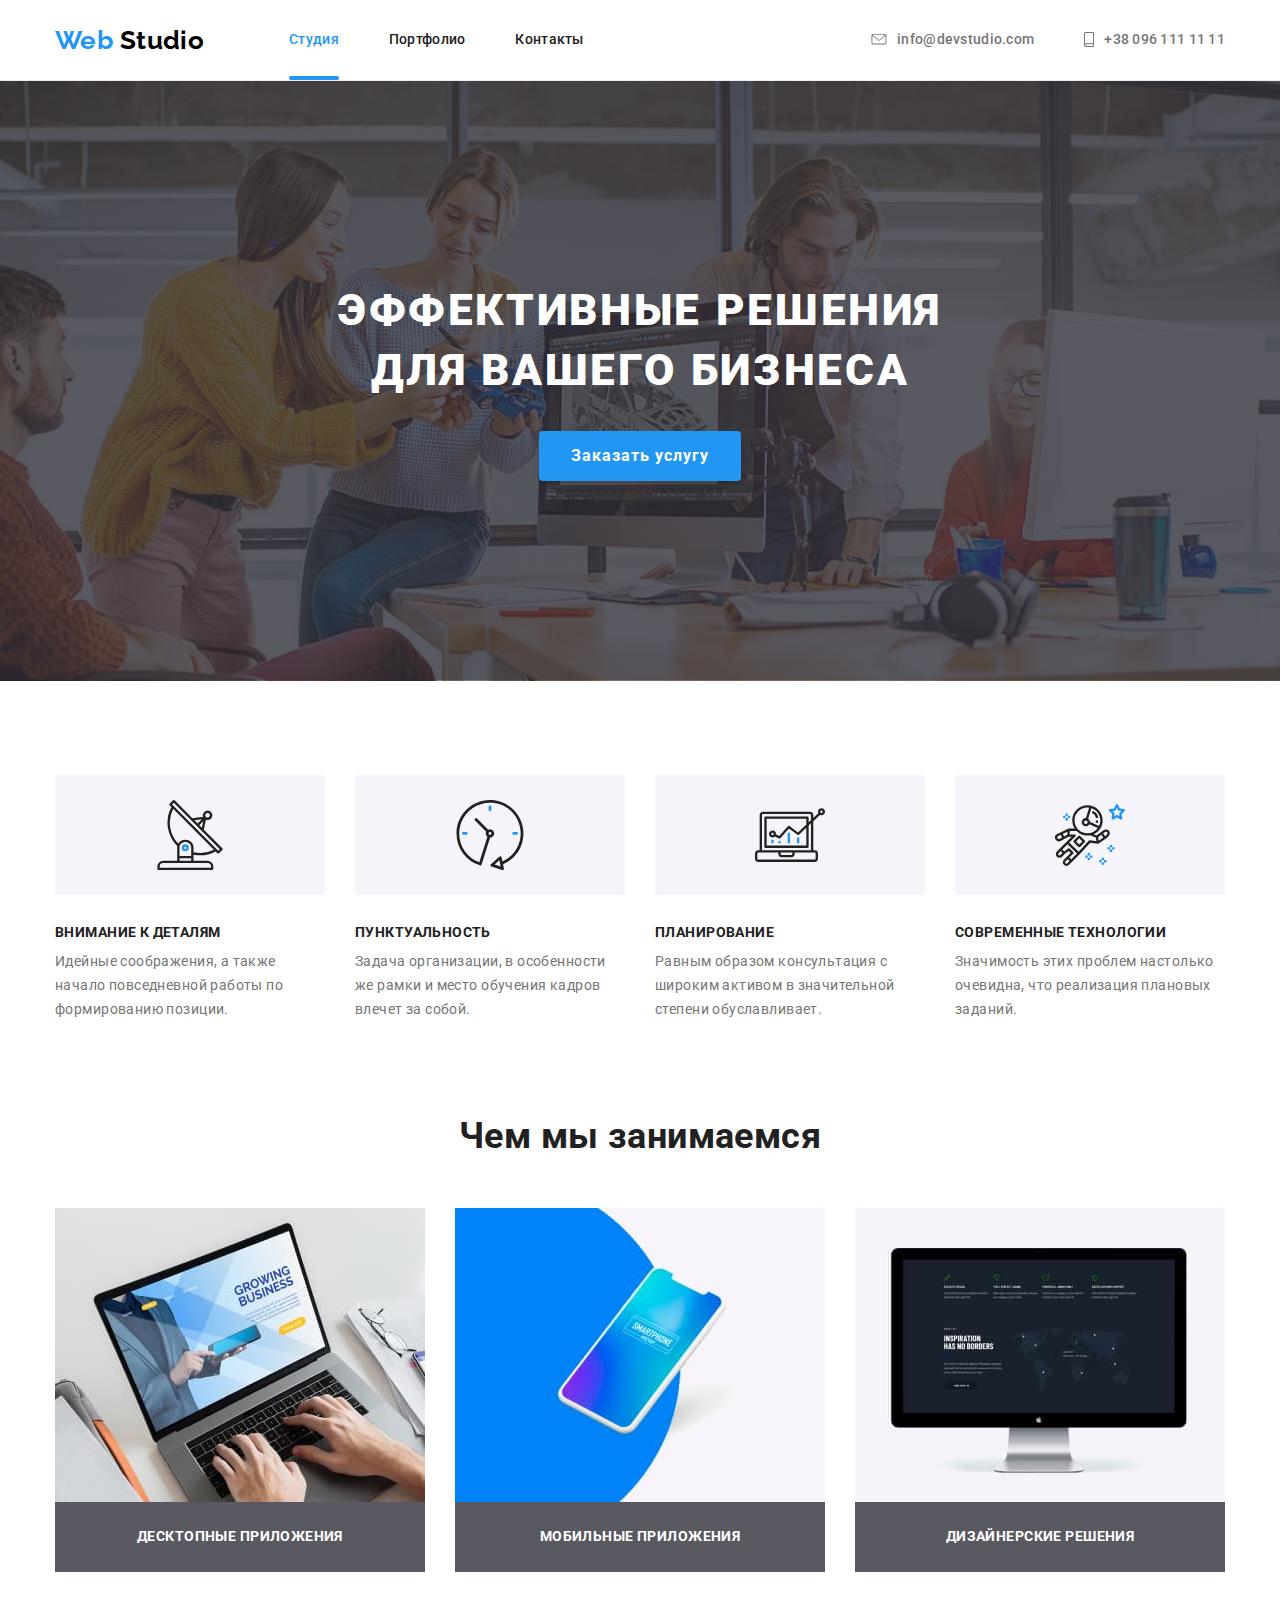
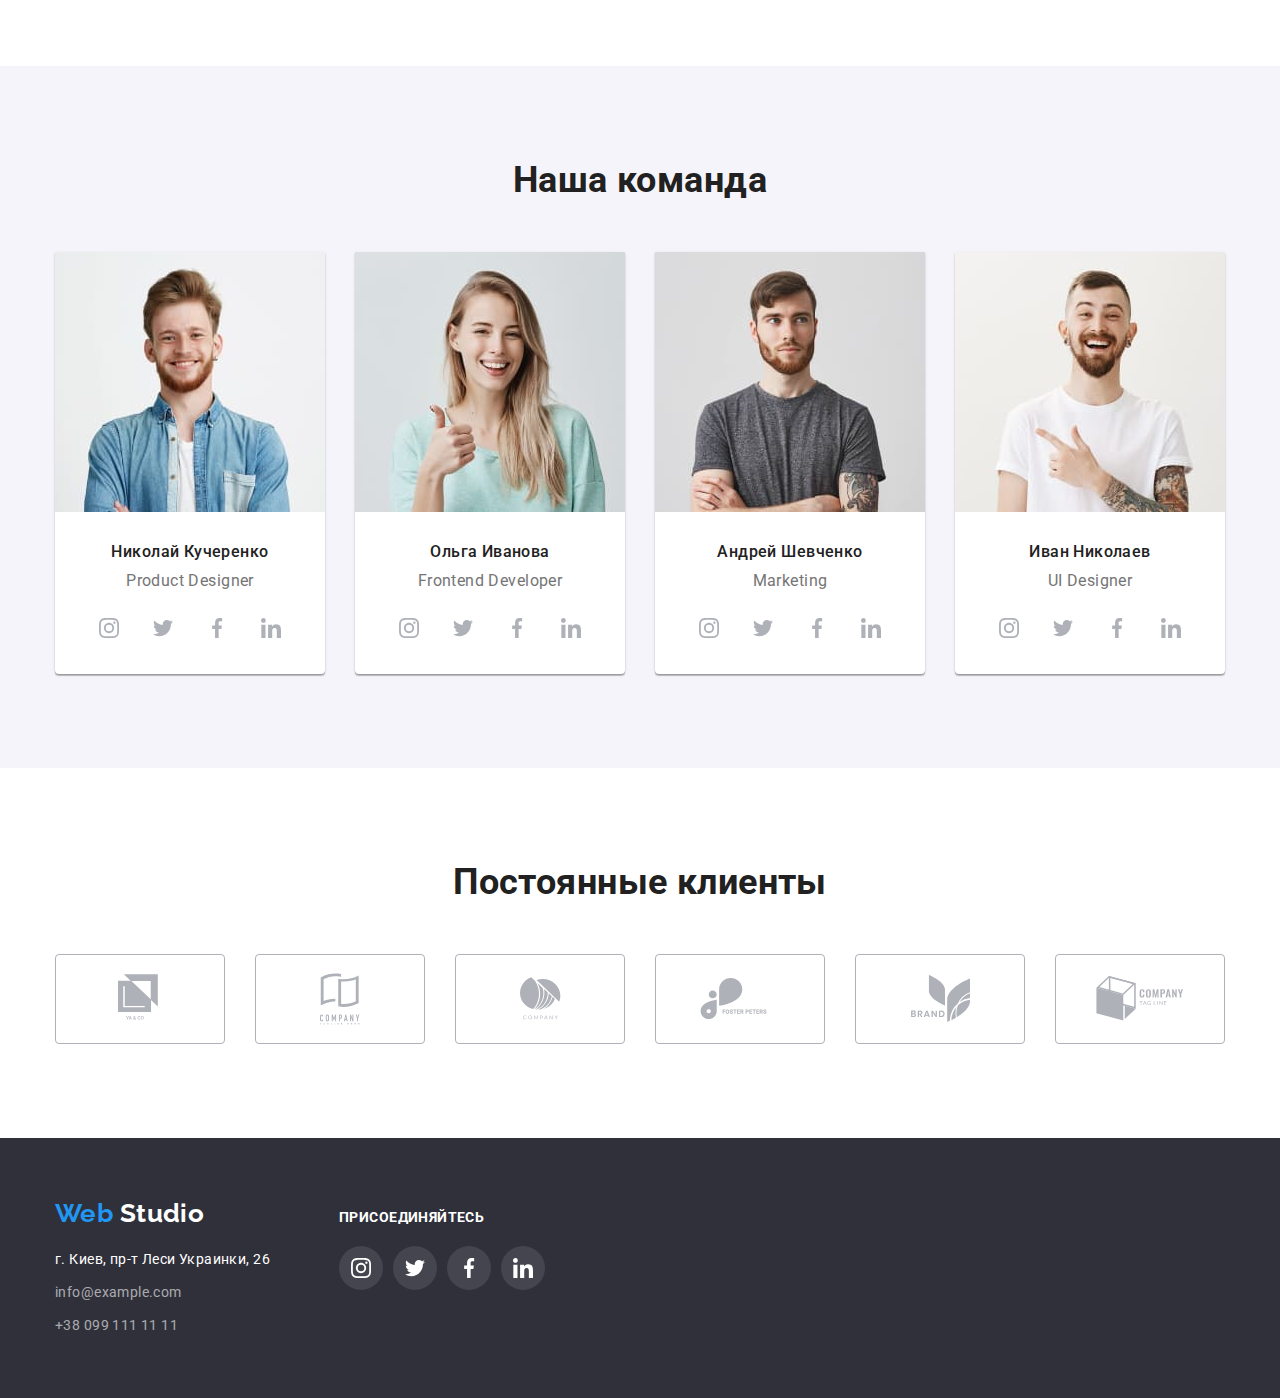
==== index.html @ 277c8cab "Переносе файли з попередньої домашки" ====
<!DOCTYPE html>
<html lang="ru">
  <head>
    <meta charset="UTF-8" />
    <meta name="viewport" content="width=device-width, initial-scale=1.0" />
    <title>Веб Студия</title>
    <link
      href="https://fonts.googleapis.com/css2?family=Raleway:wght@700&family=Roboto:wght@400;500;700;900&display=swap"
      rel="stylesheet"
    />
    <link rel="stylesheet" href="./css/normalize.css" />
    <link rel="stylesheet" href="./css/styles.css" />
  </head>
  <body>
    <!-- шапка-сайту -->
    <header class="header">
      <div class="container">
        <nav class="header-navigation">
          <a class="logo link" href="./index.html" lang="en">
            <span class="logo-word">Web</span>
            Studio
          </a>
          <ul class="navigation-list list">
            <li class="navigation-list-item">
              <a class="navigation-link link active" href="./index.html"
                >Студия</a
              >
            </li>
            <li class="navigation-list-item">
              <a class="navigation-link link" href="./portfolio.html"
                >Портфолио</a
              >
            </li>
            <li class="navigation-list-item">
              <a class="navigation-link link" href="">Контакты</a>
            </li>
          </ul>
        </nav>

        <address class="contacts address">
          <ul class="contacts-list list">
            <li class="contacts-list-item">
              <a
                class="contacts-list-item-link link"
                href="mailto:info@devstudio.com"
              >
                <svg class="contacts-svg" width="16" height="11.2">
                  <use href="./img/sprite.svg#icon-envelope"></use>
                </svg>
                info@devstudio.com
              </a>
            </li>
            <li class="contacts-list-item list">
              <a class="contacts-list-item-link link" href="tel:+380961111111">
                <svg class="contacts-svg" width="10" height="15">
                  <use href="./img/sprite.svg#icon-smartphone"></use>
                </svg>
                +38 096 111 11 11
              </a>
            </li>
          </ul>
        </address>
      </div>
    </header>

    <!-- Герой -->
    <main>
      <!-- секція-герой -->
      <section class="hero">
        <h1 class="hero-title title">
          Эффективные решения<br />
          для вашего бизнеса
        </h1>
        <button class="hero-btn btn">Заказать услугу</button>
      </section>
      <!-- особливості -->
      <section class="features section">
        <div class="container">
          <h2 hidden>Наши особенности</h2>
          <ul class="features-list list">
            <li class="features-list-item">
              <div class="features-svg-wrapper">
                <svg width="70" height="70">
                  <use href="./img/sprite.svg#icon-antenna"></use>
                </svg>
              </div>
              <h3 class="features-title title">Внимание к деталям</h3>
              <p class="features-desc desc">
                Идейные соображения, а также начало повседневной работы по
                формированию позиции.
              </p>
            </li>
            <li class="features-list-item">
              <div class="features-svg-wrapper">
                <svg width="70" height="70">
                  <use href="./img/sprite.svg#icon-clock"></use>
                </svg>
              </div>
              <h3 class="features-title title">Пунктуальность</h3>
              <p class="features-desc desc">
                Задача организации, в особенности же рамки и место обучения
                кадров влечет за собой.
              </p>
            </li>
            <li class="features-list-item">
              <div class="features-svg-wrapper">
                <svg width="70" height="70">
                  <use href="./img/sprite.svg#icon-diagram"></use>
                </svg>
              </div>
              <h3 class="features-title title">Планирование</h3>
              <p class="features-desc desc">
                Равным образом консультация с широким активом в значительной
                степени обуславливает.
              </p>
            </li>
            <li class="features-list-item">
              <div class="features-svg-wrapper">
                <svg width="70" height="70">
                  <use href="./img/sprite.svg#icon-astronaut"></use>
                </svg>
              </div>
              <h3 class="features-title title">Современные технологии</h3>
              <p class="features-desc desc">
                Значимость этих проблем настолько очевидна, что реализация
                плановых заданий.
              </p>
            </li>
          </ul>
        </div>
      </section>

      <!-- Чим займаємся -->
      <section class="occupation section">
        <div class="container">
          <h2 class="section-title title">Чем мы занимаемся</h2>
          <ul class="occupation-list list">
            <li class="occupation-list-item">
              <img
                class="img"
                src="./img/features/features-1.jpg"
                alt="человек роботает за нотбуком"
                width="370"
                height="294"
              />
              <p class="occupation-list-item-desc desc">
                Десктопные приложения
              </p>
            </li>
            <li class="occupation-list-item">
              <img
                class="img"
                src="./img/features/features-2.jpg"
                alt="изображение смартфона"
                width="370"
                height="294"
              />
              <p class="occupation-list-item-desc desc">Мобильные приложения</p>
            </li>
            <li class="occupation-list-item">
              <img
                class="img"
                src="./img/features/features-3.jpg"
                alt="монытор компю'тера"
                width="370"
                height="294"
              />
              <p class="occupation-list-item-desc desc">Дизайнерские решения</p>
            </li>
          </ul>
        </div>
      </section>

      <!-- Команда -->
      <section class="our-team section">
        <div class="container">
          <h2 class="section-title title">Наша команда</h2>
          <ul class="our-team-list list">
            <li class="our-team-list-item">
              <img
                class="avatar img"
                src="./img/team/teamate-1.jpg"
                alt="Участник 1"
                width="270"
                height="260"
              />
              <h3 class="teammate-name title">Николай Кучеренко</h3>
              <p class="teammate-profession desc" lang="en">Product Designer</p>
              <ul class="social-links-list list">
                <li class="social-links-list-item">
                  <a
                    class="social-link link"
                    href=""
                    aria-label="иконка инстаграма"
                    ><svg class="social-link-svg" width="20" height="20">
                      <use href="./img/sprite.svg#icon-instagram"></use>
                    </svg>
                  </a>
                </li>
                <li class="social-links-list-item">
                  <a
                    class="social-link link"
                    href=""
                    aria-label="иконка твиттера"
                    ><svg class="social-link-svg" width="20" height="20">
                      <use href="./img/sprite.svg#icon-twitter"></use>
                    </svg>
                  </a>
                </li>
                <li class="social-links-list-item">
                  <a
                    class="social-link link"
                    href=""
                    aria-label="иконка фейсбука"
                    ><svg class="social-link-svg" width="20" height="20">
                      <use href="./img/sprite.svg#icon-facebook"></use>
                    </svg>
                  </a>
                </li>
                <li class="social-links-list-item">
                  <a
                    class="social-link link"
                    href=""
                    aria-label="иконка линкедина"
                    ><svg class="social-link-svg" width="20" height="20">
                      <use href="./img/sprite.svg#icon-linkedin"></use>
                    </svg>
                  </a>
                </li>
              </ul>
            </li>
            <li class="our-team-list-item">
              <img
                class="avatar img"
                src="./img/team/teamate-2.jpg"
                alt="Участник 2"
                width="270"
                height="260"
              />
              <h3 class="teammate-name title">Ольга Иванова</h3>
              <p class="teammate-profession desc" lang="en">
                Frontend Developer
              </p>
              <ul class="social-links-list list">
                <li class="social-links-list-item">
                  <a
                    class="social-link link"
                    href=""
                    aria-label="иконка инстаграма"
                    ><svg class="social-link-svg" width="20" height="20">
                      <use href="./img/sprite.svg#icon-instagram"></use>
                    </svg>
                  </a>
                </li>
                <li class="social-links-list-item">
                  <a
                    class="social-link link"
                    href=""
                    aria-label="иконка твиттера"
                    ><svg class="social-link-svg" width="20" height="20">
                      <use href="./img/sprite.svg#icon-twitter"></use>
                    </svg>
                  </a>
                </li>
                <li class="social-links-list-item">
                  <a
                    class="social-link link"
                    href=""
                    aria-label="иконка фейсбука"
                    ><svg class="social-link-svg" width="20" height="20">
                      <use href="./img/sprite.svg#icon-facebook"></use>
                    </svg>
                  </a>
                </li>
                <li class="social-links-list-item">
                  <a
                    class="social-link link"
                    href=""
                    aria-label="иконка линкедина"
                    ><svg class="social-link-svg" width="20" height="20">
                      <use href="./img/sprite.svg#icon-linkedin"></use>
                    </svg>
                  </a>
                </li>
              </ul>
            </li>
            <li class="our-team-list-item">
              <img
                class="avatar img"
                src="./img/team/teamate-3.jpg"
                alt="Участник 3"
                width="270"
                height="260"
              />
              <h3 class="teammate-name title">Андрей Шевченко</h3>
              <p class="teammate-profession desc" lang="en">Marketing</p>
              <ul class="social-links-list list">
                <li class="social-links-list-item">
                  <a
                    class="social-link link"
                    href=""
                    aria-label="иконка инстаграма"
                    ><svg class="social-link-svg" width="20" height="20">
                      <use href="./img/sprite.svg#icon-instagram"></use>
                    </svg>
                  </a>
                </li>
                <li class="social-links-list-item">
                  <a
                    class="social-link link"
                    href=""
                    aria-label="иконка твиттера"
                    ><svg class="social-link-svg" width="20" height="20">
                      <use href="./img/sprite.svg#icon-twitter"></use>
                    </svg>
                  </a>
                </li>
                <li class="social-links-list-item">
                  <a
                    class="social-link link"
                    href=""
                    aria-label="иконка фейсбука"
                    ><svg class="social-link-svg" width="20" height="20">
                      <use href="./img/sprite.svg#icon-facebook"></use>
                    </svg>
                  </a>
                </li>
                <li class="social-links-list-item">
                  <a
                    class="social-link link"
                    href=""
                    aria-label="иконка линкедина"
                    ><svg class="social-link-svg" width="20" height="20">
                      <use href="./img/sprite.svg#icon-linkedin"></use>
                    </svg>
                  </a>
                </li>
              </ul>
            </li>
            <li class="our-team-list-item">
              <img
                class="avatar img"
                src="./img/team/teamate-4.jpg"
                alt="Участник 4"
                width="270"
                height="260"
              />
              <h3 class="teammate-name title">Иван Николаев</h3>
              <p class="teammate-profession desc" lang="en">UI Designer</p>
              <ul class="social-links-list list">
                <li class="social-links-list-item">
                  <a
                    class="social-link link"
                    href=""
                    aria-label="иконка инстаграма"
                    ><svg class="social-link-svg" width="20" height="20">
                      <use href="./img/sprite.svg#icon-instagram"></use>
                    </svg>
                  </a>
                </li>
                <li class="social-links-list-item">
                  <a
                    class="social-link link"
                    href=""
                    aria-label="иконка твиттера"
                    ><svg class="social-link-svg" width="20" height="20">
                      <use href="./img/sprite.svg#icon-twitter"></use>
                    </svg>
                  </a>
                </li>
                <li class="social-links-list-item">
                  <a
                    class="social-link link"
                    href=""
                    aria-label="иконка фейсбука"
                    ><svg class="social-link-svg" width="20" height="20">
                      <use href="./img/sprite.svg#icon-facebook"></use>
                    </svg>
                  </a>
                </li>
                <li class="social-links-list-item">
                  <a
                    class="social-link link"
                    href=""
                    aria-label="иконка линкедина"
                    ><svg class="social-link-svg" width="20" height="20">
                      <use href="./img/sprite.svg#icon-linkedin"></use>
                    </svg>
                  </a>
                </li>
              </ul>
            </li>
          </ul>
        </div>
      </section>

      <!-- Постійні клієнти -->
      <section class="clients section">
        <div class="container">
          <h2 class="section-title title">Постоянные клиенты</h2>
          <ul class="clients-list list">
            <li class="clients-list-item">
              <a
                class="clients-list-item-link link"
                href=""
                aria-label="логотип клиента-1"
              >
                <svg class="clients-svg" width="44" height="49">
                  <use href="./img/sprite.svg#icon-company-1"></use>
                </svg>
              </a>
            </li>
            <li class="clients-list-item">
              <a
                class="clients-list-item-link link"
                href=""
                aria-label="логотип клиента-2"
              >
                <svg class="clients-svg" width="40" height="52">
                  <use href="./img/sprite.svg#icon-company-2"></use>
                </svg>
              </a>
            </li>
            <li class="clients-list-item">
              <a
                class="clients-list-item-link link"
                href=""
                aria-label="логотип клиента-3"
              >
                <svg class="clients-svg" width="41" height="43">
                  <use href="./img/sprite.svg#icon-company-3"></use>
                </svg>
              </a>
            </li>
            <li class="clients-list-item">
              <a
                class="clients-list-item-link link"
                href=""
                aria-label="логотип клиента-4"
              >
                <svg class="clients-svg" width="80" height="42">
                  <use href="./img/sprite.svg#icon-company-4"></use>
                </svg>
              </a>
            </li>
            <li class="clients-list-item">
              <a
                class="clients-list-item-link link"
                href=""
                aria-label="логотип клиента-5"
              >
                <svg class="clients-svg" width="59" height="47">
                  <use href="./img/sprite.svg#icon-company-5"></use>
                </svg>
              </a>
            </li>
            <li class="clients-list-item">
              <a
                class="clients-list-item-link link"
                href=""
                aria-label="логотип клиента-6"
              >
                <svg class="clients-svg" width="88" height="45">
                  <use href="./img/sprite.svg#icon-company-6"></use>
                </svg>
              </a>
            </li>
          </ul>
        </div>
      </section>
    </main>

    <!-- Підвал -->
    <footer class="footer">
      <div class="container">
        <div class="address-wrapper">
          <a class="logo link" href="./index.html" lang="en">
            <span class="logo-word">Web</span> Studio</a
          >
          <address class="footer-address address">
            <ul class="footer-address-list list">
              <li class="footer-address-list-item">
                <a
                  class="footer-address-link link"
                  href="https://goo.gl/maps/MU3WiRRfkpYuApnx9"
                  target="_blank"
                >
                  г. Киев, пр-т Леси Украинки, 26
                </a>
              </li>
              <li class="footer-address-list-item">
                <a
                  class="footer-contacts-link link"
                  href="mailto:info@example.com"
                >
                  info@example.com
                </a>
              </li>
              <li class="footer-address-list-item">
                <a class="footer-contacts-link link" href="tel:+380991111111">
                  +38 099 111 11 11
                </a>
              </li>
            </ul>
          </address>
        </div>
        <div class="social-links-wrapper">
          <p class="footer-subtitle desc">присоединяйтесь</p>
          <ul class="footer-social-links-list list">
            <li class="footer-social-links-list-item">
              <a
                class="footer-social-link link"
                href=""
                aria-label="иконка инстаграма"
                ><svg width="20" height="20">
                  <use href="./img/sprite.svg#icon-footer-instagram"></use>
                </svg>
              </a>
            </li>
            <li class="footer-social-links-list-item">
              <a
                class="footer-social-link link"
                href=""
                aria-label="иконка твиттера"
                ><svg width="20" height="20">
                  <use href="./img/sprite.svg#icon-footer-twitter"></use>
                </svg>
              </a>
            </li>
            <li class="footer-social-links-list-item">
              <a
                class="footer-social-link link"
                href=""
                aria-label="иконка фейсбука"
                ><svg width="20" height="20">
                  <use href="./img/sprite.svg#icon-footer-facebook"></use>
                </svg>
              </a>
            </li>
            <li class="footer-social-links-list-item">
              <a
                class="footer-social-link link"
                href=""
                aria-label="иконка линкедина"
                ><svg width="20" height="20">
                  <use href="./img/sprite.svg#icon-footer-linkedin"></use>
                </svg>
              </a>
            </li>
          </ul>
        </div>
      </div>
    </footer>
  </body>
</html>
---- css/styles.css ----
/* другорядний колір тексту #212121 */
/* акцент #2196F3 */
/* білий #FFFFFF */
/* фон заголовків rgba(47, 48, 58, 0.8) */
/* другорядний колір фону #F5F4FA; */

:root {
  --primary-bg-color: #ffffff;
  --secondary-bg-color: #f5f4fa;
  --primary-text-color: #757575;
  --title-text-color: #212121;
  --accent-color: #2196f3;
  --text-accent-color: #ffffff;
  --dark-theme-text-color: #ffffff;
  --portfolio-button-bg-color: #f5f4fa;
  --portfolio-button-title-color: #212121;
}

html {
  box-sizing: border-box;
}

*,
*::before,
*::after {
  box-sizing: inherit;
}

body {
  background-color: var(--primary-bg-color);
  color: var(--primary-text-color);

  font-family: 'Roboto', sans-serif;
  font-size: 14px;
  line-height: 1.14;
  letter-spacing: 0.03em;
}

.section {
  padding-top: 94px;
  padding-bottom: 94px;
}

.address {
  font-style: normal;
}

.link {
  text-decoration: none;
  display: block;
}

.list {
  margin-top: 0;
  margin-bottom: 0;
  padding-left: 0;
  list-style: none;
}

.desc {
  margin-top: 0;
  margin-bottom: 0;
}

.title {
  margin-top: 0;
}

.img {
  display: block;
}

.container {
  width: 1200px;
  margin-left: auto;
  margin-right: auto;
  padding-left: 15px;
  padding-right: 15px;
}

/* Header */

.header {
  border-bottom: 1px solid #ececec;
}

.header > .container {
  display: flex;
  align-items: center;
  justify-content: space-between;
}

.header-navigation {
  display: flex;
  align-items: center;
}

.logo {
  margin-right: 85px;

  color: #000000;
  font-family: 'Raleway', sans-serif;
  font-weight: 700;
  font-size: 26px;
  line-height: 1.19;
}

.logo-word {
  color: #2196f3;
}

/* Navigation */

.navigation-list {
  display: flex;
}

.navigation-list-item:not(:last-child) {
  margin-right: 50px;
}

.navigation-link {
  position: relative;

  padding-top: 32px;
  padding-bottom: 32px;

  font-weight: 500;
  letter-spacing: 0.02em;
  color: var(--title-text-color);
}

.navigation-link.active {
  color: var(--accent-color);
}

.active::after {
  position: absolute;
  bottom: 0;
  left: 0;

  display: block;
  content: '';
  width: 100%;
  height: 4px;
  border-radius: 2px;

  background-color: var(--accent-color);
}

.navigation-link:hover,
.navigation-link:focus,
.contacts-list-item-link:hover,
.contacts-list-item-link:focus {
  color: var(--accent-color);
}

/* Contacts */

.contacts-list {
  display: flex;
}

.contacts-list-item:not(:last-child) {
  margin-right: 50px;
}

.contacts-list-item-link {
  display: flex;
  align-items: center;

  color: var(--primary-text-color);
  font-weight: 500;
  letter-spacing: 0.02em;
}

.contacts-svg {
  margin-right: 10px;

  fill: var(--primary-text-color);
}

.contacts-list-item-link:hover .contacts-svg,
.contacts-list-item-link:focus .contacts-svg {
  fill: var(--accent-color);
}

/* Hero */

.hero {
  max-width: 1600px;
  margin-right: auto;
  margin-left: auto;
  padding-top: 200px;
  padding-bottom: 200px;

  background-image: linear-gradient(
      rgba(47, 48, 58, 0.8),
      rgba(47, 48, 58, 0.8)
    ),
    url(../img/hero/hero-bg.jpg);
  background-size: cover;
  background-position: center;

  text-align: center;
}

.hero-title {
  margin-bottom: 30px;

  color: var(--dark-theme-text-color);
  font-weight: 900;
  font-size: 44px;
  line-height: 1.36;
  letter-spacing: 0.06em;
  text-transform: uppercase;
}

.hero-btn {
  padding-top: 10px;
  padding-right: 32px;
  padding-bottom: 10px;
  padding-left: 32px;
  border-radius: 4px;
  outline: none;
  border: none;
  cursor: pointer;

  color: var(--dark-theme-text-color);
  font-family: inherit;
  font-weight: 700;
  font-size: 16px;
  line-height: 1.87;
  text-align: center;
  letter-spacing: 0.06em;

  background-color: var(--accent-color);
  box-shadow: 0px 4px 4px rgba(0, 0, 0, 0.15);
}

.hero-btn:hover,
.hero-btn:focus {
  background-color: #188ce8;
}

/* Features */

.features.section {
  padding-bottom: 47px;
}

.features-list {
  display: flex;
}

.features-list-item:not(:last-child) {
  margin-right: 30px;
}

.features-svg-wrapper {
  display: flex;
  justify-content: center;
  align-items: center;

  width: 270px;
  height: 120px;
  margin-bottom: 30px;
  border-radius: 4px;

  background-color: #f5f4fa;
}

.features-title {
  margin-bottom: 10px;

  color: var(--title-text-color);
  font-weight: 700;
  font-size: 14px;
  text-transform: uppercase;
}

.features-desc {
  color: var(--primary-text-color);
  font-weight: 400;
  font-size: 14px;
  line-height: 1.71;
}

/* what we do */
/* sections-titles */

.occupation.section {
  padding-top: 47px;
}

.section-title {
  margin-bottom: 50px;

  color: var(--title-text-color);
  font-weight: 700;
  font-size: 36px;
  line-height: 1.16;
  text-align: center;
}

.occupation-list {
  display: flex;
}

.occupation-list-item:not(:last-child) {
  margin-right: 30px;
}

.occupation-list-item-desc {
  padding-top: 27px;
  padding-bottom: 27px;

  font-weight: 700;
  font-size: 14px;
  text-transform: uppercase;
  text-align: center;
  color: var(--dark-theme-text-color);

  background-color: rgba(47, 48, 58, 0.8);
}

/* team */

.our-team {
  background-color: #f5f4fa;
}

.our-team-list {
  display: flex;
}

.our-team-list-item {
  background-color: #ffffff;
  box-shadow: 0px 2px 1px rgba(0, 0, 0, 0.2), 0px 1px 1px rgba(0, 0, 0, 0.14),
    0px 1px 3px rgba(0, 0, 0, 0.12);
  border-radius: 0px 0px 4px 4px;
}

.our-team-list-item:not(:last-child) {
  margin-right: 30px;
}

.avatar {
  margin-bottom: 30px;
}

.teammate-name,
.teammate-profession {
  color: var(--title-text-color);
  font-weight: 500;
  font-size: 16px;
  line-height: 1.19;
  text-align: center;
}

.teammate-name {
  margin-bottom: 10px;
}

.teammate-profession {
  margin-bottom: 16px;

  color: var(--primary-text-color);
  font-weight: 400;
}

.social-links-list {
  display: flex;

  padding-right: 32px;
  padding-bottom: 24px;
  padding-left: 32px;
}

.social-links-list-item:not(:last-child) {
  margin-right: 10px;
}

.social-link {
  display: flex;
  justify-content: center;
  align-items: center;

  width: 44px;
  height: 44px;
  border-radius: 50%;
}

.social-link-svg {
  fill: #afb1b8;
}

.social-link:hover,
.social-link:focus,
.social-link:hover .social-link-svg,
.social-link:focus .social-link-svg {
  fill: #ffffff;
  background-color: var(--accent-color);
}

/* Clients */

.clients-list {
  display: flex;
}

.clients-list-item:not(:last-child) {
  margin-right: 30px;
}

.clients-list-item-link {
  display: flex;
  justify-content: center;
  align-items: center;

  width: 170px;
  height: 90px;
  border: 1px solid #afb1b8;
  border-radius: 4px;
}

.clients-svg {
  fill: #afb1b8;
}
.clients-list-item-link:hover,
.clients-list-item-link:focus,
.clients-list-item-link:hover .clients-svg,
.clients-list-item-link:focus .clients-svg {
  fill: var(--accent-color);
  border-color: var(--accent-color);
}

/* Footer */

.footer {
  background-color: #2f303a;
}

.footer > .container {
  display: flex;
  align-items: baseline;
  padding-top: 60px;
  padding-bottom: 60px;
}

.address-wrapper {
  margin-right: 69px;
}

.footer .logo {
  margin-right: 0;
  margin-bottom: 20px;
  color: #ffffff;
}

.footer-address-list-item:not(:last-child) {
  margin-bottom: 9px;
}

.footer-address-link,
.footer-contacts-link {
  color: var(--dark-theme-text-color);

  font-weight: 400;
  line-height: 1.71;
}

.footer-contacts-link {
  color: rgba(255, 255, 255, 0.6);
}

.footer-subtitle {
  margin-bottom: 20px;
  color: var(--dark-theme-text-color);

  font-weight: 700;
  text-transform: uppercase;
}

.footer-social-links-list {
  display: flex;
}

.footer-social-links-list-item:not(:last-child) {
  margin-right: 10px;
}

.footer-social-link {
  display: flex;
  justify-content: center;
  align-items: center;

  width: 44px;
  height: 44px;
  border-radius: 50%;

  background-color: rgba(255, 255, 255, 0.1);
}

.footer-social-link:hover,
.footer-social-link:focus {
  background-color: var(--accent-color);
}

/* PORTFOLIO */

.portfolio-filter-list {
  display: flex;
  justify-content: center;
  margin-bottom: 50px;
}

.portfolio-filter-item:not(:last-child) {
  margin-right: 8px;
}

.portfolio-filter-button {
  padding-top: 6px;
  padding-right: 22px;
  padding-bottom: 6px;
  padding-left: 22px;
  border-radius: 4px;

  outline: none;
  cursor: pointer;
  border: none;

  font-weight: 500;
  font-size: 16px;
  line-height: 1.62;
  letter-spacing: 0.03em;

  background-color: var(--portfolio-button-bg-color);
  color: var(--portfolio-button-title-color);
}

.portfolio-filter-button:hover,
.portfolio-filter-button:focus {
  background-color: var(--accent-color);
  color: var(--text-accent-color);
  box-shadow: 0px 2px 2px rgba(0, 0, 0, 0.12), 0px 1px 2px rgba(0, 0, 0, 0.08),
    0px 3px 1px rgba(0, 0, 0, 0.1);
}

.portfolio-cards-list {
  display: flex;
  flex-wrap: wrap;
}

.portfolio-cards-list-item {
  width: 370px;

  background-color: #ffffff;
}

.portfolio-cards-list-link:hover,
.portfolio-cards-list-link:focus {
  box-shadow: 1px 4px 6px rgba(0, 0, 0, 0.16), 0px 4px 4px rgba(0, 0, 0, 0.06),
    0px 1px 1px rgba(0, 0, 0, 0.12);
}

.portfolio-cards-list-item:not(:nth-child(3n)) {
  margin-right: 30px;
}

.portfolio-cards-list-item:not(:nth-last-child(-n + 3)) {
  margin-bottom: 30px;
}

.cards-description-wrapper {
  padding-top: 20px;
  padding-right: 24px;
  padding-bottom: 20px;
  padding-left: 24px;
  border-right: 1px solid #eeeeee;
  border-bottom: 1px solid #eeeeee;
  border-left: 1px solid #eeeeee;
}

.portfolio-cards-subtitle {
  margin-bottom: 4px;

  font-weight: 700;
  font-size: 18px;
  line-height: 2;
  letter-spacing: 0.06em;
  color: var(--title-text-color);
}

.portfolio-cards-desc {
  font-weight: 400;
  font-size: 16px;
  line-height: 1.87;
  color: var(--primary-text-color);
}

.portfolio-cards-hover-desc {
  background-color: var(--accent-color);
  color: var(--text-accent-color);
  font-weight: 400;
  font-size: 18px;
  line-height: 1.56;
}
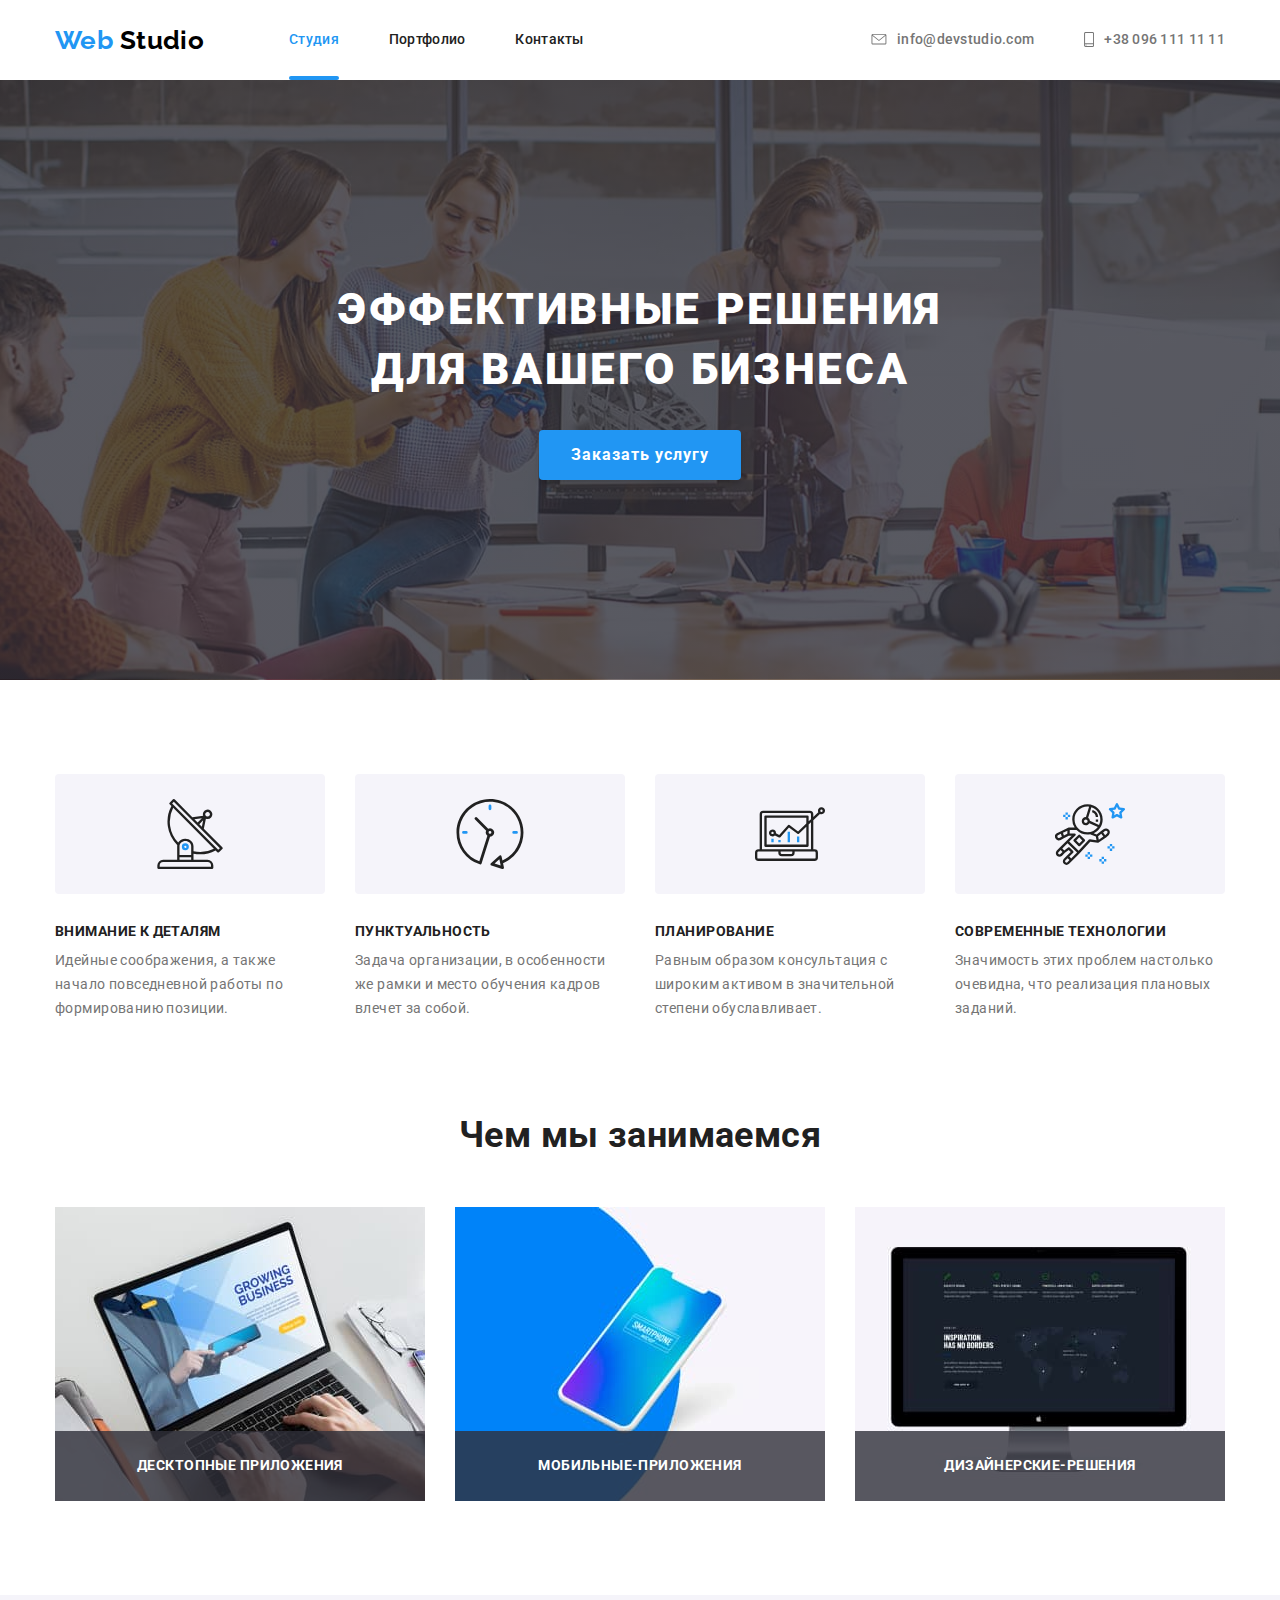
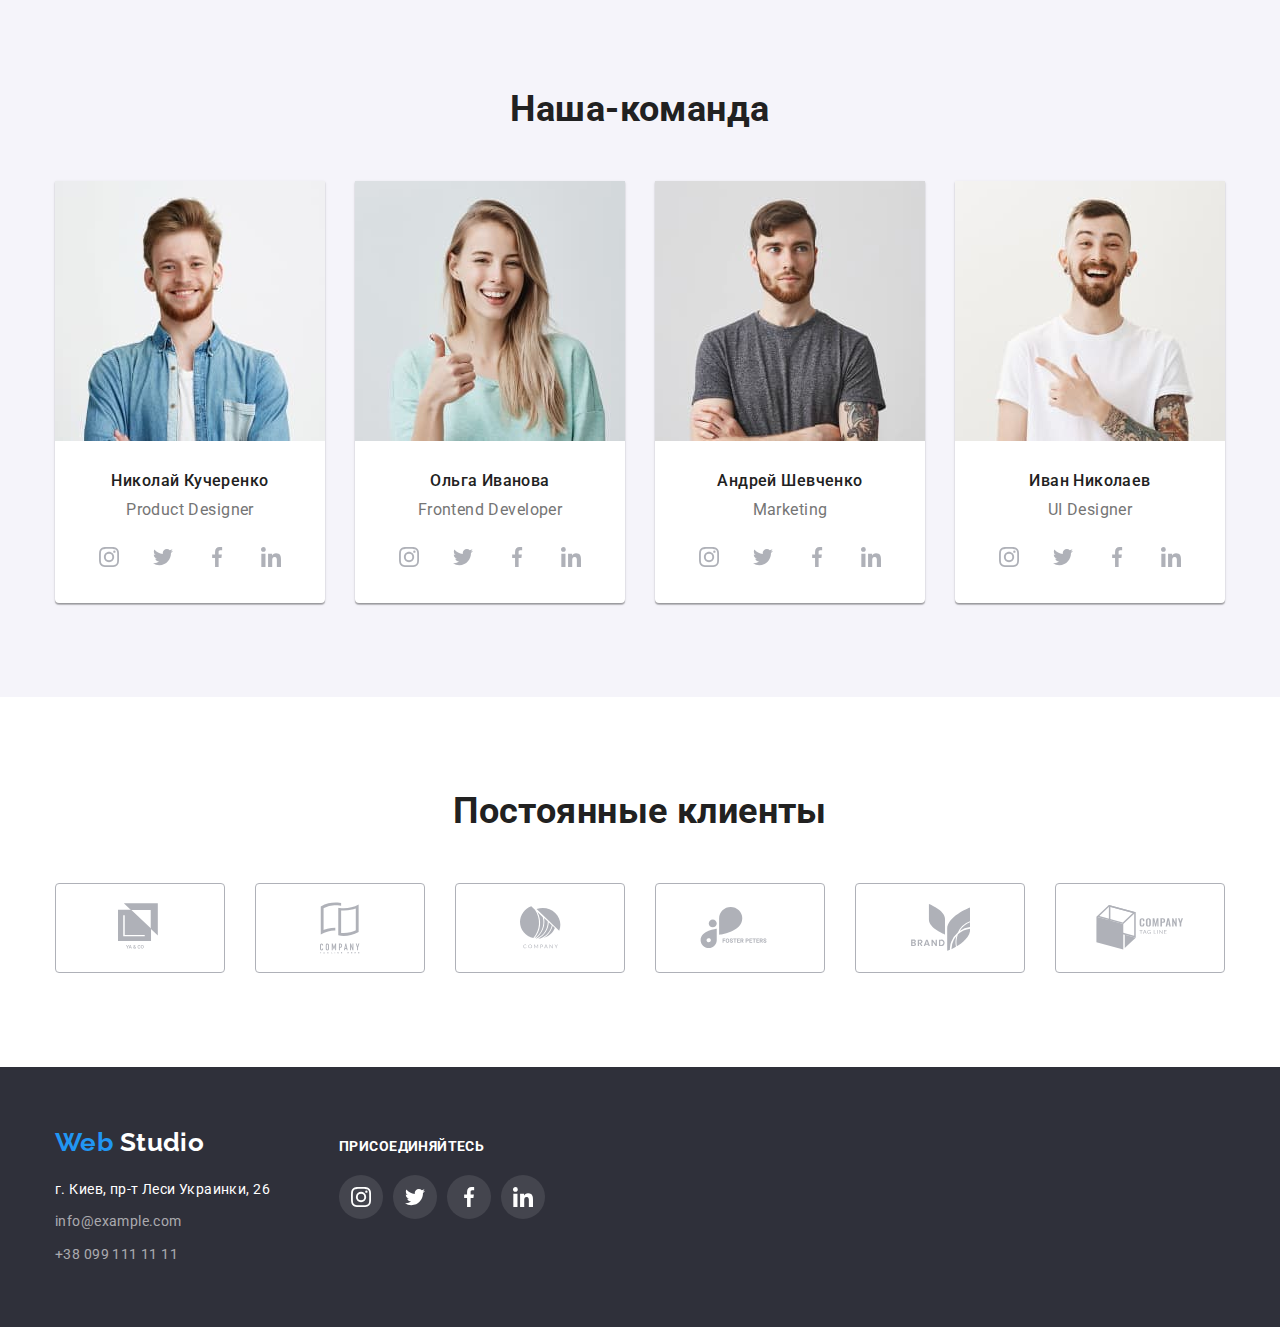
==== commit d479f19a: "Ваиправляє граматичні помилки" ====
--- a/index.html
+++ b/index.html
@@ -13,7 +13,7 @@
   </head>
   <body>
     <!-- шапка-сайту -->
-    <header class="header">
+    <header class="header studio">
       <div class="container">
         <nav class="header-navigation">
           <a class="logo link" href="./index.html" lang="en">
@@ -139,7 +139,7 @@
               <img
                 class="img"
                 src="./img/features/features-1.jpg"
-                alt="человек роботает за нотбуком"
+                alt="человек-роботает-за-нотбуком"
                 width="370"
                 height="294"
               />
@@ -151,21 +151,21 @@
               <img
                 class="img"
                 src="./img/features/features-2.jpg"
-                alt="изображение смартфона"
+                alt="изображение-смартфона"
                 width="370"
                 height="294"
               />
-              <p class="occupation-list-item-desc desc">Мобильные приложения</p>
+              <p class="occupation-list-item-desc desc">Мобильные-приложения</p>
             </li>
             <li class="occupation-list-item">
               <img
                 class="img"
                 src="./img/features/features-3.jpg"
-                alt="монытор компю'тера"
+                alt="монытор-комп'ютера"
                 width="370"
                 height="294"
               />
-              <p class="occupation-list-item-desc desc">Дизайнерские решения</p>
+              <p class="occupation-list-item-desc desc">Дизайнерские-решения</p>
             </li>
           </ul>
         </div>
@@ -174,13 +174,13 @@
       <!-- Команда -->
       <section class="our-team section">
         <div class="container">
-          <h2 class="section-title title">Наша команда</h2>
+          <h2 class="section-title title">Наша-команда</h2>
           <ul class="our-team-list list">
             <li class="our-team-list-item">
               <img
                 class="avatar img"
                 src="./img/team/teamate-1.jpg"
-                alt="Участник 1"
+                alt="Участник-1"
                 width="270"
                 height="260"
               />
@@ -191,7 +191,7 @@
                   <a
                     class="social-link link"
                     href=""
-                    aria-label="иконка инстаграма"
+                    aria-label="иконка-инстаграма"
                     ><svg class="social-link-svg" width="20" height="20">
                       <use href="./img/sprite.svg#icon-instagram"></use>
                     </svg>
@@ -201,7 +201,7 @@
                   <a
                     class="social-link link"
                     href=""
-                    aria-label="иконка твиттера"
+                    aria-label="иконка-твиттера"
                     ><svg class="social-link-svg" width="20" height="20">
                       <use href="./img/sprite.svg#icon-twitter"></use>
                     </svg>
@@ -211,7 +211,7 @@
                   <a
                     class="social-link link"
                     href=""
-                    aria-label="иконка фейсбука"
+                    aria-label="иконка-фейсбука"
                     ><svg class="social-link-svg" width="20" height="20">
                       <use href="./img/sprite.svg#icon-facebook"></use>
                     </svg>
@@ -221,7 +221,7 @@
                   <a
                     class="social-link link"
                     href=""
-                    aria-label="иконка линкедина"
+                    aria-label="иконка-линкедина"
                     ><svg class="social-link-svg" width="20" height="20">
                       <use href="./img/sprite.svg#icon-linkedin"></use>
                     </svg>
@@ -233,7 +233,7 @@
               <img
                 class="avatar img"
                 src="./img/team/teamate-2.jpg"
-                alt="Участник 2"
+                alt="Участник-2"
                 width="270"
                 height="260"
               />
@@ -246,7 +246,7 @@
                   <a
                     class="social-link link"
                     href=""
-                    aria-label="иконка инстаграма"
+                    aria-label="иконка-инстаграма"
                     ><svg class="social-link-svg" width="20" height="20">
                       <use href="./img/sprite.svg#icon-instagram"></use>
                     </svg>
@@ -256,7 +256,7 @@
                   <a
                     class="social-link link"
                     href=""
-                    aria-label="иконка твиттера"
+                    aria-label="иконка-твиттера"
                     ><svg class="social-link-svg" width="20" height="20">
                       <use href="./img/sprite.svg#icon-twitter"></use>
                     </svg>
@@ -266,7 +266,7 @@
                   <a
                     class="social-link link"
                     href=""
-                    aria-label="иконка фейсбука"
+                    aria-label="иконка-фейсбука"
                     ><svg class="social-link-svg" width="20" height="20">
                       <use href="./img/sprite.svg#icon-facebook"></use>
                     </svg>
@@ -276,7 +276,7 @@
                   <a
                     class="social-link link"
                     href=""
-                    aria-label="иконка линкедина"
+                    aria-label="иконка-линкедина"
                     ><svg class="social-link-svg" width="20" height="20">
                       <use href="./img/sprite.svg#icon-linkedin"></use>
                     </svg>
@@ -288,7 +288,7 @@
               <img
                 class="avatar img"
                 src="./img/team/teamate-3.jpg"
-                alt="Участник 3"
+                alt="Участник-3"
                 width="270"
                 height="260"
               />
@@ -299,7 +299,7 @@
                   <a
                     class="social-link link"
                     href=""
-                    aria-label="иконка инстаграма"
+                    aria-label="иконка-инстаграма"
                     ><svg class="social-link-svg" width="20" height="20">
                       <use href="./img/sprite.svg#icon-instagram"></use>
                     </svg>
@@ -309,7 +309,7 @@
                   <a
                     class="social-link link"
                     href=""
-                    aria-label="иконка твиттера"
+                    aria-label="иконка-твиттера"
                     ><svg class="social-link-svg" width="20" height="20">
                       <use href="./img/sprite.svg#icon-twitter"></use>
                     </svg>
@@ -319,7 +319,7 @@
                   <a
                     class="social-link link"
                     href=""
-                    aria-label="иконка фейсбука"
+                    aria-label="иконка-фейсбука"
                     ><svg class="social-link-svg" width="20" height="20">
                       <use href="./img/sprite.svg#icon-facebook"></use>
                     </svg>
@@ -329,7 +329,7 @@
                   <a
                     class="social-link link"
                     href=""
-                    aria-label="иконка линкедина"
+                    aria-label="иконка-линкедина"
                     ><svg class="social-link-svg" width="20" height="20">
                       <use href="./img/sprite.svg#icon-linkedin"></use>
                     </svg>
@@ -341,7 +341,7 @@
               <img
                 class="avatar img"
                 src="./img/team/teamate-4.jpg"
-                alt="Участник 4"
+                alt="Участник-4"
                 width="270"
                 height="260"
               />
@@ -352,7 +352,7 @@
                   <a
                     class="social-link link"
                     href=""
-                    aria-label="иконка инстаграма"
+                    aria-label="иконка-инстаграма"
                     ><svg class="social-link-svg" width="20" height="20">
                       <use href="./img/sprite.svg#icon-instagram"></use>
                     </svg>
@@ -362,7 +362,7 @@
                   <a
                     class="social-link link"
                     href=""
-                    aria-label="иконка твиттера"
+                    aria-label="иконка-твиттера"
                     ><svg class="social-link-svg" width="20" height="20">
                       <use href="./img/sprite.svg#icon-twitter"></use>
                     </svg>
@@ -372,7 +372,7 @@
                   <a
                     class="social-link link"
                     href=""
-                    aria-label="иконка фейсбука"
+                    aria-label="иконка-фейсбука"
                     ><svg class="social-link-svg" width="20" height="20">
                       <use href="./img/sprite.svg#icon-facebook"></use>
                     </svg>
@@ -382,7 +382,7 @@
                   <a
                     class="social-link link"
                     href=""
-                    aria-label="иконка линкедина"
+                    aria-label="иконка-линкедина"
                     ><svg class="social-link-svg" width="20" height="20">
                       <use href="./img/sprite.svg#icon-linkedin"></use>
                     </svg>
--- a/css/styles.css
+++ b/css/styles.css
@@ -14,6 +14,7 @@
   --dark-theme-text-color: #ffffff;
   --portfolio-button-bg-color: #f5f4fa;
   --portfolio-button-title-color: #212121;
+  --portfolio-hover-bg-color: rgba(33, 150, 243, 0.9);
 }
 
 html {
@@ -68,6 +69,10 @@
 
 .img {
   display: block;
+}
+
+:focus {
+  outline: none;
 }
 
 .container {
@@ -84,6 +89,10 @@
   border-bottom: 1px solid #ececec;
 }
 
+.header.studio {
+  border: none;
+}
+
 .header > .container {
   display: flex;
   align-items: center;
@@ -125,6 +134,8 @@
   padding-top: 32px;
   padding-bottom: 32px;
 
+  transition: color 250ms cubic-bezier(0.4, 0, 0.2, 1);
+
   font-weight: 500;
   letter-spacing: 0.02em;
   color: var(--title-text-color);
@@ -149,9 +160,7 @@
 }
 
 .navigation-link:hover,
-.navigation-link:focus,
-.contacts-list-item-link:hover,
-.contacts-list-item-link:focus {
+.navigation-link:focus {
   color: var(--accent-color);
 }
 
@@ -168,6 +177,8 @@
 .contacts-list-item-link {
   display: flex;
   align-items: center;
+
+  transition: color;
 
   color: var(--primary-text-color);
   font-weight: 500;
@@ -177,12 +188,22 @@
 .contacts-svg {
   margin-right: 10px;
 
+  transition: fill;
+
   fill: var(--primary-text-color);
 }
 
+.contacts-list-item-link,
+.contacts-svg {
+  transition: 250ms cubic-bezier(0.4, 0, 0.2, 1);
+}
+
+.contacts-list-item-link:hover,
+.contacts-list-item-link:focus,
 .contacts-list-item-link:hover .contacts-svg,
 .contacts-list-item-link:focus .contacts-svg {
   fill: var(--accent-color);
+  color: var(--accent-color);
 }
 
 /* Hero */
@@ -222,17 +243,20 @@
   padding-bottom: 10px;
   padding-left: 32px;
   border-radius: 4px;
+
   outline: none;
   border: none;
   cursor: pointer;
 
-  color: var(--dark-theme-text-color);
+  transition-property: background-color 250ms cubic-bezier(0.4, 0, 0.2, 1);
+
   font-family: inherit;
   font-weight: 700;
   font-size: 16px;
   line-height: 1.87;
   text-align: center;
   letter-spacing: 0.06em;
+  color: var(--dark-theme-text-color);
 
   background-color: var(--accent-color);
   box-shadow: 0px 4px 4px rgba(0, 0, 0, 0.15);
@@ -307,11 +331,20 @@
   display: flex;
 }
 
+.occupation-list-item {
+  position: relative;
+}
+
 .occupation-list-item:not(:last-child) {
   margin-right: 30px;
 }
 
 .occupation-list-item-desc {
+  position: absolute;
+  bottom: 0;
+  left: 0;
+  width: 100%;
+
   padding-top: 27px;
   padding-bottom: 27px;
 
@@ -339,6 +372,12 @@
   box-shadow: 0px 2px 1px rgba(0, 0, 0, 0.2), 0px 1px 1px rgba(0, 0, 0, 0.14),
     0px 1px 3px rgba(0, 0, 0, 0.12);
   border-radius: 0px 0px 4px 4px;
+
+  transition: transform 250ms linear;
+}
+
+.our-team-list-item:hover {
+  transform: scale(1.1);
 }
 
 .our-team-list-item:not(:last-child) {
@@ -389,17 +428,23 @@
   width: 44px;
   height: 44px;
   border-radius: 50%;
+
+  transition: background-color 250ms cubic-bezier(0.4, 0, 0.2, 1);
 }
 
 .social-link-svg {
   fill: #afb1b8;
-}
-
-.social-link:hover,
-.social-link:focus,
+
+  transition: fill 250ms cubic-bezier(0.4, 0, 0.2, 1);
+}
+
 .social-link:hover .social-link-svg,
 .social-link:focus .social-link-svg {
   fill: #ffffff;
+}
+
+.social-link:hover,
+.social-link:focus {
   background-color: var(--accent-color);
 }
 
@@ -417,6 +462,8 @@
   display: flex;
   justify-content: center;
   align-items: center;
+
+  transition: border-color 250ms cubic-bezier(0.4, 0, 0.2, 1);
 
   width: 170px;
   height: 90px;
@@ -426,7 +473,10 @@
 
 .clients-svg {
   fill: #afb1b8;
-}
+
+  transition: fill 250ms cubic-bezier(0.4, 0, 0.2, 1);
+}
+
 .clients-list-item-link:hover,
 .clients-list-item-link:focus,
 .clients-list-item-link:hover .clients-svg,
@@ -495,6 +545,9 @@
   justify-content: center;
   align-items: center;
 
+  transition: background-color 250ms cubic-bezier(0.4, 0, 0.2, 1),
+    transform 250ms linear;
+
   width: 44px;
   height: 44px;
   border-radius: 50%;
@@ -505,6 +558,8 @@
 .footer-social-link:hover,
 .footer-social-link:focus {
   background-color: var(--accent-color);
+
+  transform: scale(1.3);
 }
 
 /* PORTFOLIO */
@@ -526,6 +581,10 @@
   padding-left: 22px;
   border-radius: 4px;
 
+  transition: background-color 250ms cubic-bezier(0.4, 0, 0.2, 1),
+    color 250ms cubic-bezier(0.4, 0, 0.2, 1),
+    box-shadow 250ms cubic-bezier(0.4, 0, 0.2, 1);
+
   outline: none;
   cursor: pointer;
   border: none;
@@ -552,10 +611,8 @@
   flex-wrap: wrap;
 }
 
-.portfolio-cards-list-item {
-  width: 370px;
-
-  background-color: #ffffff;
+.portfolio-cards-list-link {
+  transition: box-shadow 250ms cubic-bezier(0.4, 0, 0.2, 1);
 }
 
 .portfolio-cards-list-link:hover,
@@ -570,6 +627,39 @@
 
 .portfolio-cards-list-item:not(:nth-last-child(-n + 3)) {
   margin-bottom: 30px;
+}
+
+.portfolio-cards-overlay {
+  position: relative;
+  overflow: hidden;
+}
+
+.portfolio-cards-hover-desc {
+  position: absolute;
+
+  width: 100%;
+  height: 100%;
+
+  padding-top: 63px;
+  padding-right: 24px;
+  padding-bottom: 63px;
+  padding-left: 24px;
+
+  opacity: 0;
+  transform: translateY(0);
+  transition: transform 250ms cubic-bezier(0.4, 0, 0.2, 1);
+
+  font-weight: 400;
+  font-size: 18px;
+  line-height: 1.56;
+  color: var(--text-accent-color);
+  background-color: var(--portfolio-hover-bg-color);
+}
+
+.portfolio-cards-list-link:hover .portfolio-cards-hover-desc,
+.portfolio-cards-list-link:focus .portfolio-cards-hover-desc {
+  transform: translateY(-100%);
+  opacity: 1;
 }
 
 .cards-description-wrapper {
@@ -598,11 +688,3 @@
   line-height: 1.87;
   color: var(--primary-text-color);
 }
-
-.portfolio-cards-hover-desc {
-  background-color: var(--accent-color);
-  color: var(--text-accent-color);
-  font-weight: 400;
-  font-size: 18px;
-  line-height: 1.56;
-}
